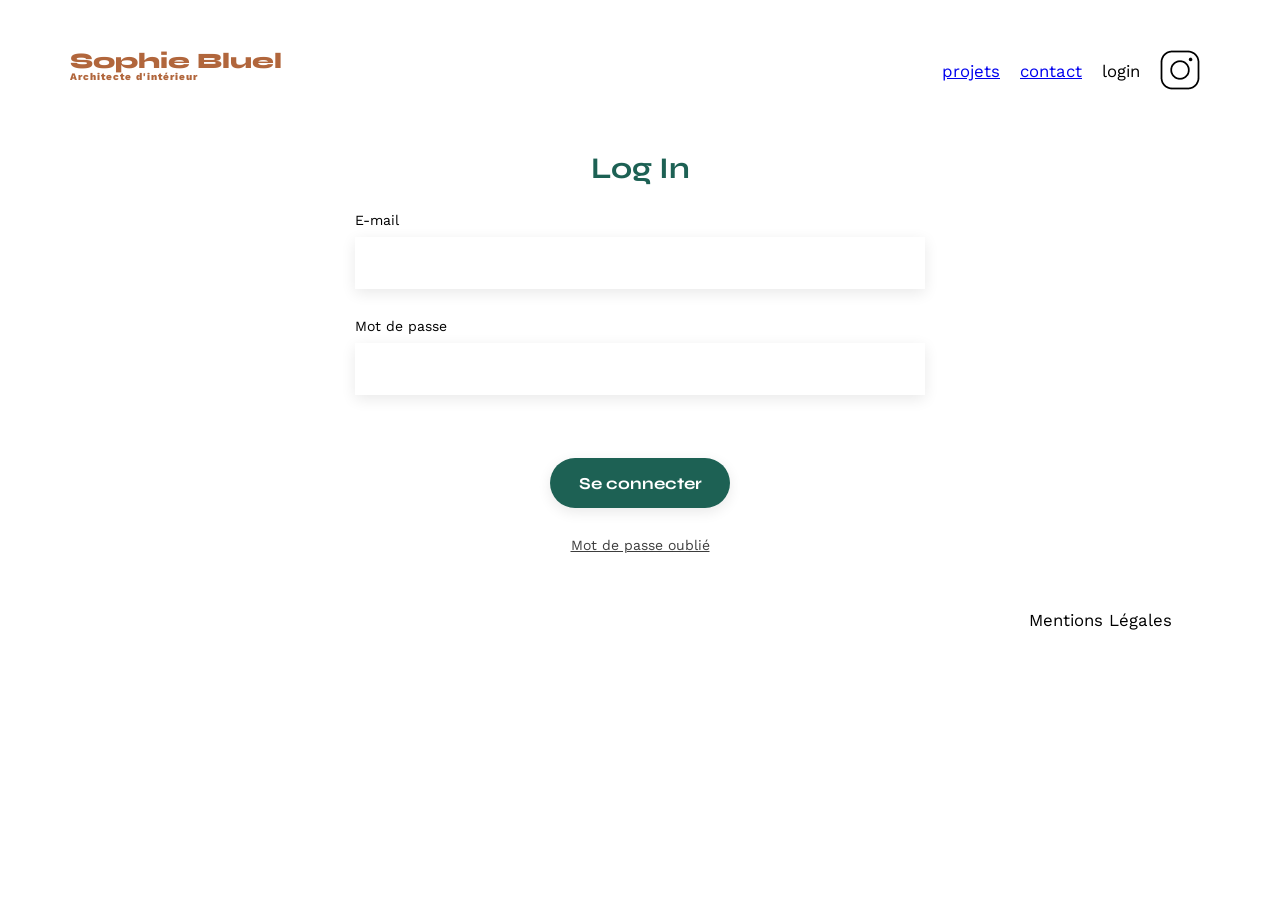
==== FrontEnd/login.html @ 82373ff1 "first commit" ====
<!DOCTYPE html>
<html lang="fr">
<head>
    <meta charset="UTF-8">
    <title>Sophie Bluel - Architecte d'intérieur - Connexion</title>
    <meta name="viewport" content="width=device-width, initial-scale=1.0">
    <link rel="preconnect" href="https://fonts.googleapis.com">
    <link rel="preconnect" href="https://fonts.gstatic.com" crossorigin>
    <link href="https://fonts.googleapis.com/css2?family=Syne:wght=700;800&family=Work+Sans&display=swap" rel="stylesheet">
    <link rel="stylesheet" href="./assets/style.css">
    <script src="login.js" defer></script>
</head> 
<body>
<header>
    <h1>Sophie Bluel <span>Architecte d'intérieur</span></h1>
    <nav>
        <ul>
            <li><a href="index.html">projets</a></li>
            <li><a href="index.html#contact">contact</a></li>
            <li class="active">login</li>
            <li><img src="./assets/icons/instagram.png" alt="Instagram"></li>
        </ul>
    </nav>
</header>

<main>
    <section id="login">
        <h2>Log In</h2>
        <p id="error-message" style="color: red; text-align: center; margin-bottom: 20px; display: none;">Erreur dans l’identifiant ou le mot de passe</p>
        <form id="login-form">
            <label for="email">E-mail</label>
            <input type="email" name="email" id="email" required>
            
            <label for="password">Mot de passe</label>
            <input type="password" name="password" id="password" required>
            
            <input type="submit" value="Se connecter">
        </form>
        <a href="#" id="forgot-password" style="display: block; text-align: center; color: #3D3D3D; text-decoration: underline;">Mot de passe oublié</a>
    </section>
</main>

<footer>
    <nav>
        <ul>
            <li>Mentions Légales</li>
        </ul>
    </nav>
</footer>
</body>
</html>
---- FrontEnd/assets/style.css ----
/* http://meyerweb.com/eric/tools/css/reset/
   v2.0 | 20110126
   License: none (public domain)
*/

html, body, div, span, applet, object, iframe,
h1, h2, h3, h4, h5, h6, p, blockquote, pre,
a, abbr, acronym, address, big, cite, code,
del, dfn, em, img, ins, kbd, q, s, samp,
small, strike, strong, sub, sup, tt, var,
b, u, i, center,
dl, dt, dd, ol, ul, li,
fieldset, form, label, legend,
table, caption, tbody, tfoot, thead, tr, th, td,
article, aside, canvas, details, embed,
figure, figcaption, footer, header, hgroup,
menu, nav, output, ruby, section, summary,
time, mark, audio, video {
	margin: 0;
	padding: 0;
	border: 0;
	font-size: 100%;
	font: inherit;
	vertical-align: baseline;
}
/* HTML5 display-role reset for older browsers */
article, aside, details, figcaption, figure,
footer, header, hgroup, menu, nav, section {
	display: block;
}
body {
	line-height: 1;
}
ol, ul {
	list-style: none;
}
blockquote, q {
	quotes: none;
}
blockquote:before, blockquote:after,
q:before, q:after {
	content: '';
	content: none;
}
table {
	border-collapse: collapse;
	border-spacing: 0;
}
/** end reset css**/
body {
	max-width: 1140px;
	margin:auto;
	font-family: 'Work Sans' ;
	font-size: 14px;
}
header {
	display: flex;
	justify-content: space-between;
	margin: 50px 0
}
section {
	margin: 50px 0
}

h1{
	display: flex;
	flex-direction: column;
	font-family: 'Syne';
	font-size: 22px;
	font-weight: 800;
	color: #B1663C
}

h1 > span {
	font-family: 'Work Sans';
	font-size:10px;
	letter-spacing: 0.1em;
;
}

h2{
	font-family: 'Syne';
	font-weight: 700;
	font-size: 30px;
	color: #1D6154
}
nav ul {
	display: flex;
	align-items: center;
	list-style-type: none;

}
nav li {
	padding: 0 10px;
	font-size: 1.2em;
}

li:hover {
	color: #B1663C;
}
#introduction {
	display: flex;
	align-items: center;
}
#introduction figure {
	flex: 1
}
#introduction img {
	display: block;
	margin: auto;
	width: 80%;
}

#introduction article {
	flex: 1
}
#introduction h2 {
	margin-bottom: 1em;
}

#introduction p {
	margin-bottom: 0.5em;
}
#portfolio h2 {
	text-align: center;
	margin-bottom: 1em;
}
.gallery {
	width: 100%;
	display: grid;
	grid-template-columns: 1fr 1fr 1fr;
	grid-column-gap: 20px;
	grid-row-gap: 20px;
}

.gallery img {
	width: 100%;

}
#contact {
	width: 50%;
margin: auto;
}
#contact > * {
	text-align: center;

}
#contact h2{
	margin-bottom: 20px;
}
#contact form {
	text-align: left;
	margin-top:30px;
	display: flex;
	flex-direction: column;
}

#contact input {
	height: 50px;
	font-size: 1.2em;
	border: none;
	box-shadow: 0px 4px 14px rgba(0, 0, 0, 0.09);
}
#contact label {
	margin: 2em 0 1em 0;
}
#contact textarea {
	border: none;
	box-shadow: 0px 4px 14px rgba(0, 0, 0, 0.09);
}

input[type="submit"]{
	font-family: 'Syne';
	font-weight: 700;
	color: white;
	background-color: #1D6154;
	margin : 2em auto ;
	width: 180px;
	text-align: center;
	border-radius: 60px ;
}

footer nav ul {
	display: flex;
	justify-content: flex-end;
	margin: 2em
}

/* Styling des filtres de portfolio */
.filters {
    display: flex;
    justify-content: center;
    gap: 15px;
    margin-bottom: 50px;
}

.filter-btn {
    font-family: 'Syne';
    font-weight: 700;
    font-size: 16px;
    color: #1D6154;
    background-color: white;
    border: 1px solid #1D6154;
    border-radius: 60px;
    padding: 10px 25px;
    cursor: pointer;
    transition: all 0.2s ease;
    min-width: 100px;
    text-align: center;
}

.filter-btn:hover {
    background-color: #1D6154;
    color: white;
}

/* État actif sélectionné */
.filter-btn.active {
    background-color: #1D6154;
    color: white;
}

#login {
    width: 50%;
    margin: 60px auto;
}
#login h2 {
    text-align: center;
    margin-bottom: 30px;
}
#login form {
    display: flex;
    flex-direction: column;
}
#login input {
    height: 50px;
    font-size: 1.2em;
    border: none;
    box-shadow: 0px 4px 14px rgba(0, 0, 0, 0.09);
    margin-bottom: 30px;
}
#login label {
    margin-bottom: 10px;
}
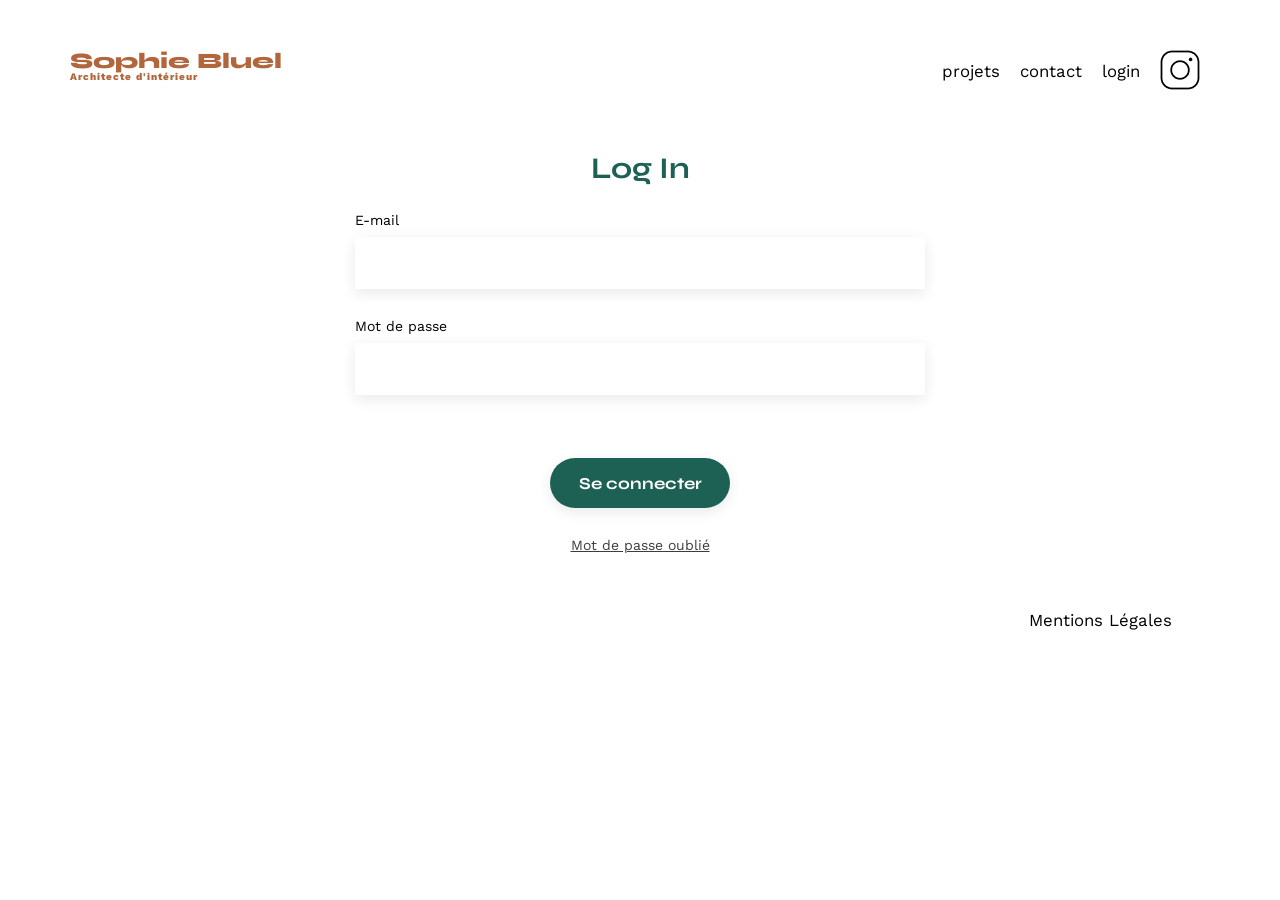
==== commit 4b2cb5e0: "Mise à jour du projet Sophie Bluel" ====
--- a/FrontEnd/login.html
+++ b/FrontEnd/login.html
@@ -6,14 +6,14 @@
     <meta name="viewport" content="width=device-width, initial-scale=1.0">
     <link rel="preconnect" href="https://fonts.googleapis.com">
     <link rel="preconnect" href="https://fonts.gstatic.com" crossorigin>
-    <link href="https://fonts.googleapis.com/css2?family=Syne:wght=700;800&family=Work+Sans&display=swap" rel="stylesheet">
+    <link href="https://fonts.googleapis.com/css2?family=Syne:wght@700;800&family=Work+Sans&display=swap" rel="stylesheet">
     <link rel="stylesheet" href="./assets/style.css">
     <script src="login.js" defer></script>
-</head> 
+</head>
 <body>
 <header>
     <h1>Sophie Bluel <span>Architecte d'intérieur</span></h1>
-    <nav>
+    <nav aria-label="Menu principal">
         <ul>
             <li><a href="index.html">projets</a></li>
             <li><a href="index.html#contact">contact</a></li>
@@ -26,22 +26,22 @@
 <main>
     <section id="login">
         <h2>Log In</h2>
-        <p id="error-message" style="color: red; text-align: center; margin-bottom: 20px; display: none;">Erreur dans l’identifiant ou le mot de passe</p>
+        <p id="error-message">Erreur dans l’identifiant ou le mot de passe</p>
         <form id="login-form">
             <label for="email">E-mail</label>
-            <input type="email" name="email" id="email" required>
-            
+            <input type="email" name="email" id="email" autocomplete="username" required>
+
             <label for="password">Mot de passe</label>
-            <input type="password" name="password" id="password" required>
-            
+            <input type="password" name="password" id="password" autocomplete="current-password" required>
+
             <input type="submit" value="Se connecter">
         </form>
-        <a href="#" id="forgot-password" style="display: block; text-align: center; color: #3D3D3D; text-decoration: underline;">Mot de passe oublié</a>
+        <a href="#" id="forgot-password">Mot de passe oublié</a>
     </section>
 </main>
 
 <footer>
-    <nav>
+    <nav aria-label="Pied de page">
         <ul>
             <li>Mentions Légales</li>
         </ul>
--- a/FrontEnd/assets/style.css
+++ b/FrontEnd/assets/style.css
@@ -242,3 +242,272 @@
 #login label {
     margin-bottom: 10px;
 }
+
+/* Styles de la fenêtre modale */
+.modal {
+    position: fixed;
+    display: none;
+    align-items: center;
+    justify-content: center;
+    top: 0;
+    left: 0;
+    width: 100%;
+    height: 100%;
+    background-color: rgba(0, 0, 0, 0.3);
+    z-index: 1000;
+}
+
+.modal-wrapper {
+    overflow: auto;
+    width: 630px;
+    max-width: 90%;
+    height: auto;
+    max-height: 90%;
+    padding: 60px 100px;
+    background-color: #FFFFFF;
+    border-radius: 10px;
+    position: relative;
+    box-sizing: border-box;
+}
+
+.modal-close {
+    position: absolute;
+    top: 30px;
+    right: 30px;
+    background: none;
+    border: none;
+    font-size: 24px;
+    cursor: pointer;
+    color: #000000;
+}
+
+.modal h3 {
+    font-family: 'Work Sans';
+    font-size: 26px;
+    color: #000000;
+    text-align: center;
+    margin-bottom: 45px;
+}
+
+/* Grille de la galerie miniature */
+.modal-gallery {
+    display: grid;
+    grid-template-columns: repeat(5, 1fr);
+    gap: 20px 10px;
+    margin-bottom: 40px;
+}
+
+.modal-figure {
+    position: relative;
+    width: 100%;
+}
+
+.modal-figure img {
+    width: 100%;
+    height: 100px;
+    object-fit: cover;
+    display: block;
+}
+
+/* Icône de suppression (Corbeille) */
+.btn-delete {
+    position: absolute;
+    top: 6px;
+    right: 6px;
+    background-color: #000000;
+    color: #FFFFFF;
+    border: none;
+    border-radius: 2px;
+    padding: 4px 6px;
+    cursor: pointer;
+    font-size: 11px;
+    display: flex;
+    align-items: center;
+    justify-content: center;
+}
+
+.modal-separator {
+    border: none;
+    height: 1px;
+    background-color: #B3B3B3;
+    margin: 40px 0 30px 0;
+    width: 100%;
+}
+
+.btn-add-photo {
+    font-family: 'Syne';
+    font-weight: 700;
+    color: white;
+    background-color: #1D6154;
+    margin: 0 auto;
+    display: block;
+    width: 237px;
+    height: 36px;
+    border: none;
+    border-radius: 60px;
+    cursor: pointer;
+    text-align: center;
+    font-size: 14px;
+}
+
+/* Navigation interne modale */
+.modal-back {
+    position: absolute;
+    top: 30px;
+    left: 30px;
+    background: none;
+    border: none;
+    font-size: 20px;
+    cursor: pointer;
+    display: none;
+}
+
+/* Zone d'upload photo */
+.upload-container {
+    background-color: #E8F1F6;
+    border-radius: 3px;
+    height: 170px;
+    display: flex;
+    flex-direction: column;
+    align-items: center;
+    justify-content: center;
+    margin-bottom: 30px;
+    position: relative;
+}
+
+#image-preview-container {
+    display: flex;
+    flex-direction: column;
+    align-items: center;
+}
+
+.upload-icon {
+    font-size: 56px;
+    color: #B9C5CC;
+    margin-bottom: 10px;
+}
+
+.label-file {
+    background-color: #CBD6DC;
+    color: #306685;
+    padding: 10px 30px;
+    border-radius: 50px;
+    cursor: pointer;
+    font-weight: 700;
+    margin-bottom: 10px;
+}
+
+#file-upload {
+    display: none;
+}
+
+.upload-container p {
+    font-size: 10px;
+    color: #444444;
+}
+
+#image-preview {
+    max-height: 100%;
+    max-width: 100%;
+    object-fit: contain;
+    display: none;
+}
+
+/* Formulaire d'ajout */
+.input-group {
+    display: flex;
+    flex-direction: column;
+    text-align: left;
+    margin-bottom: 20px;
+}
+
+.input-group label {
+    margin-bottom: 10px;
+    font-weight: 500;
+}
+
+.input-group input, .input-group select {
+    height: 50px;
+    border: none;
+    box-shadow: 0px 4px 14px rgba(0, 0, 0, 0.09);
+    padding: 0 15px;
+}
+
+/* Bouton Valider */
+#btn-validate {
+    font-family: 'Syne';
+    font-weight: 700;
+    color: white;
+    background-color: #A7A7A7; /* Gris par défaut */
+    border: none;
+    border-radius: 60px;
+    width: 237px;
+    height: 36px;
+    margin: 0 auto;
+    display: block;
+    cursor: not-allowed;
+}
+
+#btn-validate.active {
+    background-color: #1D6154; /* Vert quand actif */
+    cursor: pointer;
+}
+/* Liens de navigation */
+nav a,
+nav a:visited {
+    color: inherit;
+    text-decoration: none;
+}
+
+/* Barre mode édition */
+#edit-bar {
+    display: none;
+    background-color: black;
+    color: white;
+    text-align: center;
+    padding: 15px;
+    width: 100%;
+    gap: 10px;
+    justify-content: center;
+    align-items: center;
+}
+
+/* En-tête portfolio (titre + bouton modifier) */
+.portfolio-title-container {
+    display: flex;
+    justify-content: center;
+    align-items: center;
+    gap: 20px;
+    margin-bottom: 1em;
+}
+
+#edit-btn {
+    display: none;
+    background: none;
+    border: none;
+    cursor: pointer;
+    font-family: 'Work Sans';
+    font-size: 14px;
+    color: black;
+}
+
+/* Vue d'ajout de photo dans la modale */
+#modal-add-photo-view {
+    display: none;
+}
+
+/* Message d'erreur de connexion */
+#error-message {
+    color: red;
+    text-align: center;
+    margin-bottom: 20px;
+    display: none;
+}
+
+/* Lien mot de passe oublié */
+#forgot-password {
+    display: block;
+    text-align: center;
+    color: #3D3D3D;
+    text-decoration: underline;
+}
